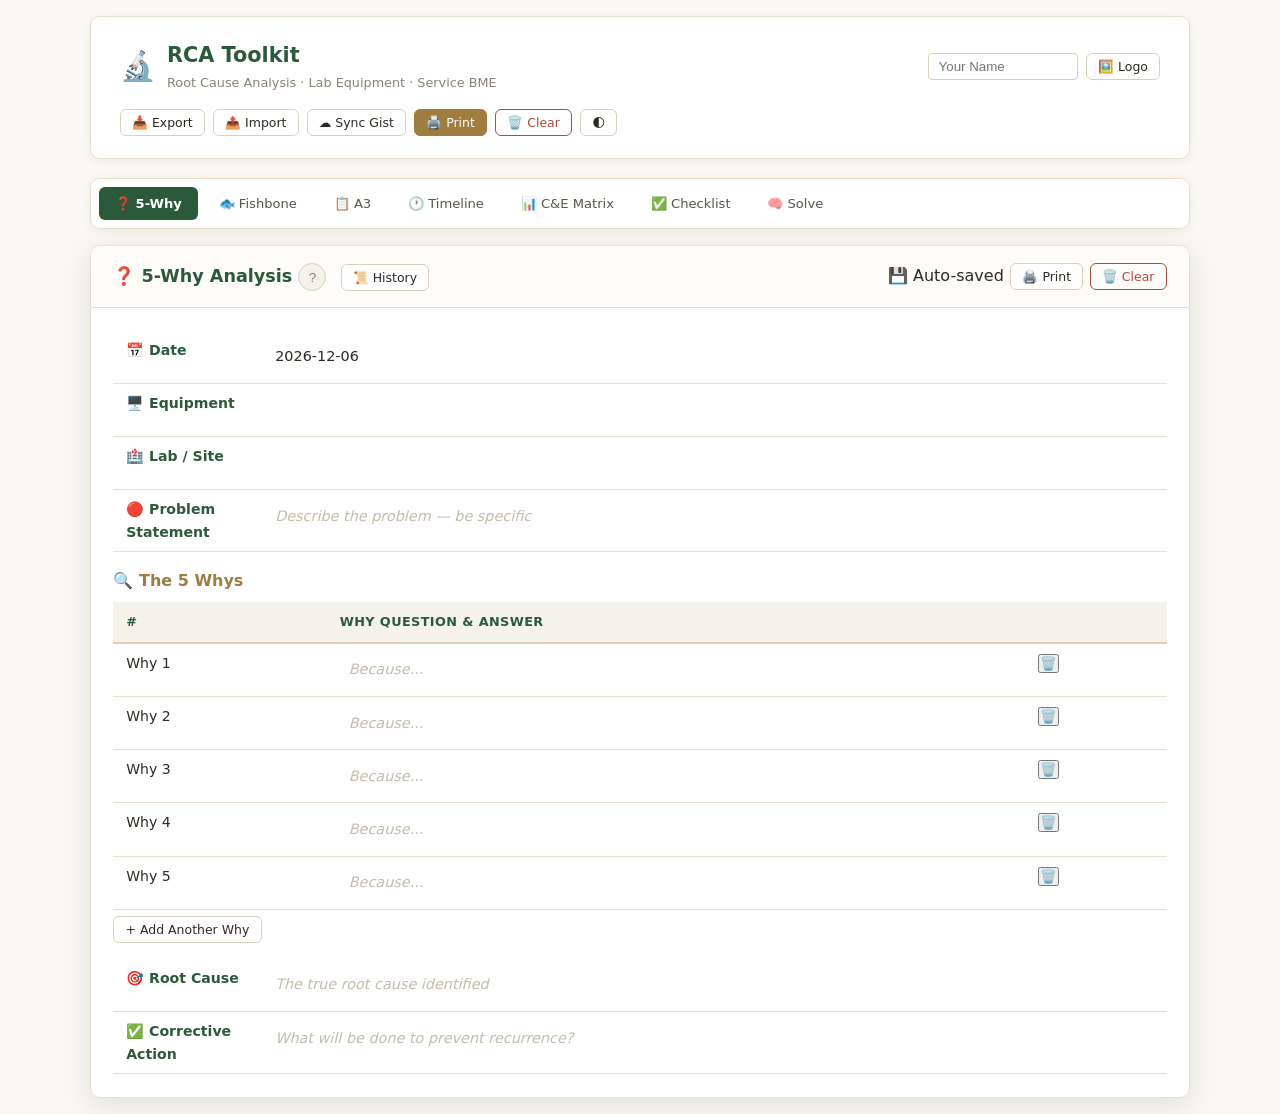
==== index.html @ 6612e715 "Add files via upload" ====
<!DOCTYPE html>
<html lang="en">
<head>
  <meta charset="UTF-8">
  <meta name="viewport" content="width=device-width, initial-scale=1.0">
  <title>RCA Toolkit · Lab Equipment</title>
  <link rel="stylesheet" href="styles.css">
  <link rel="manifest" href="manifest.json">
  <meta name="theme-color" content="#2b5a3a">
</head>
<body>
  <div class="app-container">
    <!-- HEADER -->
    <header class="app-header">
      <div class="logo-area">
        <img id="userLogo" src="" alt="Logo" style="display:none; height:40px; margin-right:1rem;">
        <span class="logo-icon">🔬</span>
        <div>
          <h1>RCA Toolkit</h1>
          <div class="subtitle">Root Cause Analysis · Lab Equipment · Service BME</div>
        </div>
      </div>
      <div class="user-profile-area">
        <input type="text" id="globalUserName" placeholder="Your Name" class="name-input" onchange="saveUserName()">
        <button class="btn btn-sm btn-outline" onclick="uploadLogo()">🖼️ Logo</button>
        <input type="file" id="logoUpload" accept="image/*" style="display:none" onchange="handleLogoUpload(event)">
      </div>
      <div class="header-actions">
        <button class="btn btn-outline btn-sm" onclick="exportAllData()">📥 Export</button>
        <button class="btn btn-outline btn-sm" onclick="importAllData()">📤 Import</button>
        <button class="btn btn-outline btn-sm" onclick="backupToGist()">☁️ Sync Gist</button>
        <button class="btn btn-gold btn-sm" onclick="printCurrentTemplate()">🖨️ Print</button>
        <button class="btn btn-danger btn-sm" onclick="clearCurrentTemplate()">🗑️ Clear</button>
        <button class="btn btn-sm btn-outline" onclick="toggleDarkMode()">🌓</button>
      </div>
    </header>

    <!-- TAB NAVIGATION -->
    <nav class="tab-nav" id="tabNav">
      <button class="tab-btn active" data-tab="5why">❓ 5-Why</button>
      <button class="tab-btn" data-tab="fishbone">🐟 Fishbone</button>
      <button class="tab-btn" data-tab="a3">📋 A3</button>
      <button class="tab-btn" data-tab="timeline">🕐 Timeline</button>
      <button class="tab-btn" data-tab="matrix">📊 C&E Matrix</button>
      <button class="tab-btn" data-tab="checklist">✅ Checklist</button>
      <button class="tab-btn" data-tab="problemsolve">🧠 Solve</button>
    </nav>

    <!-- MAIN CONTENT AREA -->
    <main class="main-panel" id="mainPanel"></main>
  </div>

  <!-- MODAL OVERLAY -->
  <div id="modalOverlay" class="modal-overlay" style="display:none;" onclick="closeModal(event)">
    <div class="modal" id="modalContent" onclick="event.stopPropagation()"></div>
  </div>

  <!-- TOAST CONTAINER -->
  <div class="toast-container" id="toastContainer"></div>

  <script src="app.js"></script>
</body>
</html>
---- styles.css ----
:root {
  --bg: #faf8f3;
  --surface: #ffffff;
  --surface2: #f5f2e9;
  --gold: #9e7d3f;
  --gold-light: #c9a85c;
  --green: #2b5a3a;
  --green-light: #3d7a52;
  --red: #b54a3e;
  --red-light: #d06357;
  --teal: #3a7a8c;
  --text: #2e2922;
  --text2: #5c5548;
  --text3: #8a8275;
  --border: #d9d0bb;
  --border2: #e8e0cd;
  --shadow: 0 2px 12px rgba(0,0,0,0.06);
  --shadow-lg: 0 8px 30px rgba(0,0,0,0.10);
  --radius: 10px;
  --radius-sm: 6px;
  --transition: 0.2s ease;
  --font: 'Segoe UI', system-ui, -apple-system, sans-serif;
}

body.dark {
  --bg: #1a1f25;
  --surface: #24303a;
  --surface2: #1e2832;
  --gold: #c9a85c;
  --green: #4a9e6f;
  --text: #e8e4da;
  --text2: #b0a894;
  --text3: #8a8275;
  --border: #3a4a5a;
  --border2: #2a3a4a;
}

* { margin:0; padding:0; box-sizing:border-box; }
body {
  font-family: var(--font);
  background: var(--bg);
  color: var(--text);
  min-height: 100vh;
  line-height: 1.6;
  padding: 1rem;
  transition: background 0.3s, color 0.3s;
}

.app-container { max-width:1100px; margin:0 auto; }

/* Header */
.app-header {
  background: var(--surface);
  border-radius: var(--radius);
  padding: 1.4rem 1.8rem;
  margin-bottom: 1.2rem;
  box-shadow: var(--shadow);
  display: flex;
  align-items: center;
  justify-content: space-between;
  flex-wrap: wrap;
  gap: 1rem;
  border: 1px solid var(--border2);
}
.app-header .logo-area { display:flex; align-items:center; gap:0.7rem; }
.app-header .logo-icon { font-size:1.8rem; }
.app-header h1 { font-size:1.3rem; font-weight:600; color:var(--green); }
.app-header .subtitle { font-size:0.8rem; color:var(--text3); }

.user-profile-area { display:flex; align-items:center; gap:0.5rem; }
.name-input {
  padding: 0.3rem 0.6rem;
  border: 1px solid var(--border);
  border-radius: 4px;
  background: var(--surface);
  color: var(--text);
  width: 150px;
}

.header-actions { display:flex; gap:0.5rem; flex-wrap:wrap; }

/* Buttons */
.btn {
  display:inline-flex; align-items:center; gap:0.35rem;
  padding: 0.5rem 1rem; border-radius: var(--radius-sm);
  font-size:0.85rem; font-weight:500; cursor:pointer;
  border:1px solid transparent; font-family:var(--font);
  transition: all var(--transition); white-space:nowrap;
}
.btn-primary { background:var(--green); color:#fff; border-color:var(--green); }
.btn-primary:hover { background:var(--green-light); }
.btn-outline { background:var(--surface); border-color:var(--border); color:var(--text); }
.btn-outline:hover { border-color:var(--gold); color:var(--gold); }
.btn-gold { background:var(--gold); color:#fff; border-color:var(--gold); }
.btn-gold:hover { background:var(--gold-light); }
.btn-sm { padding:0.3rem 0.7rem; font-size:0.78rem; }
.btn-danger { background:transparent; border-color:var(--red); color:var(--red); }
.btn-danger:hover { background:#fef5f4; }

/* Tabs */
.tab-nav {
  display:flex; flex-wrap:wrap; gap:0.3rem;
  margin-bottom:1rem; background:var(--surface);
  border-radius:var(--radius); padding:0.5rem;
  box-shadow:var(--shadow); border:1px solid var(--border2);
}
.tab-btn {
  padding:0.55rem 1rem; border-radius:var(--radius-sm);
  font-size:0.82rem; font-weight:500; cursor:pointer;
  border:none; background:transparent; color:var(--text2);
  transition:all var(--transition); font-family:var(--font); white-space:nowrap;
}
.tab-btn:hover { background:#f0ece0; color:var(--text); }
.tab-btn.active { background:var(--green); color:#fff; font-weight:600; }

/* Main Panel */
.main-panel {
  background:var(--surface); border-radius:var(--radius);
  box-shadow:var(--shadow-lg); border:1px solid var(--border2);
  overflow:hidden; min-height:500px;
}
.template-header {
  display:flex; align-items:center; justify-content:space-between;
  padding:1rem 1.4rem; border-bottom:1px solid var(--border2);
  background:#fdfcf8; flex-wrap:wrap; gap:0.6rem;
}
.template-header h2 { font-size:1.1rem; font-weight:600; color:var(--green); }
.template-header .help-btn {
  display:inline-flex; align-items:center; justify-content:center;
  width:28px; height:28px; border-radius:50%;
  background:var(--surface2); border:1px solid var(--border);
  cursor:pointer; font-size:0.85rem; color:var(--text3);
}
.template-actions { display:flex; gap:0.4rem; flex-wrap:wrap; }
.template-body { padding:1.4rem; overflow-x:auto; }

/* Editable fields */
.editable-field {
  border:1px dashed transparent; padding:0.35rem 0.5rem;
  border-radius:4px; min-width:80px; outline:none;
  background:transparent; font-family:var(--font); font-size:0.9rem;
  color:var(--text); display:block; width:100%;
}
.editable-field:hover { border-color:#d9d0bb; background:#fdfcf8; }
.editable-field:focus { border-color:var(--gold); background:#fffef9; }
.editable-field.placeholder { color:#c5bdaa; font-style:italic; }

/* Tables */
.rca-table { width:100%; border-collapse:collapse; font-size:0.88rem; }
.rca-table th {
  background:#f5f2e9; padding:0.6rem 0.8rem; text-align:left;
  font-weight:600; color:var(--green); font-size:0.8rem;
  text-transform:uppercase; letter-spacing:0.4px;
  border-bottom:2px solid var(--border);
}
.rca-table td { padding:0.5rem 0.8rem; border-bottom:1px solid var(--border2); vertical-align:top; }

/* A3 grid */
.a3-grid { display:grid; grid-template-columns:1fr 1fr; gap:1px; background:var(--border); border-radius:var(--radius-sm); overflow:hidden; }
.a3-cell { background:var(--surface); padding:1rem; min-height:100px; }
.a3-cell.full-width { grid-column:1/-1; }
.a3-cell h4 { font-size:0.78rem; text-transform:uppercase; color:var(--green); margin-bottom:0.5rem; }

/* Fishbone */
.fishbone-svg { width:100%; min-width:700px; }

/* Timeline */
.timeline-list { list-style:none; position:relative; padding-left:2rem; }
.timeline-list::before { content:''; position:absolute; left:0.7rem; top:0; bottom:0; width:2px; background:var(--border); }
.timeline-item { position:relative; margin-bottom:1rem; padding-left:1.5rem; }
.timeline-item::before { content:''; position:absolute; left:-2.05rem; top:0.4rem; width:12px; height:12px; border-radius:50%; background:var(--surface); border:2px solid var(--gold); }

/* Signature block (print only) */
.signature-block { display:none; }
@media print {
  body { background:white; padding:0; color:black; }
  .app-header, .tab-nav, .template-actions, .save-indicator, .toast-container, .modal-overlay, .row-actions, .btn-icon, .header-actions { display:none !important; }
  .main-panel { box-shadow:none; border:none; }
  .template-body { padding:0.5rem; }
  .editable-field { border:none; background:transparent; }
  .signature-block {
    display:block !important; margin-top:2rem;
    border-top:1px solid #ccc; padding-top:1rem;
  }
  @page { margin:1.2cm; }
}

/* Modal */
.modal-overlay { position:fixed; top:0; left:0; width:100%; height:100%; background:rgba(0,0,0,0.5); z-index:1000; display:flex; align-items:center; justify-content:center; }
.modal { background:var(--surface); border-radius:var(--radius); padding:1.8rem; max-width:600px; width:90%; max-height:80vh; overflow-y:auto; box-shadow:0 20px 50px rgba(0,0,0,0.3); }
.modal h3 { color:var(--green); margin-bottom:0.8rem; }
.modal-close { float:right; background:none; border:none; font-size:1.4rem; cursor:pointer; color:var(--text3); }
/* Toast */
.toast-container { position:fixed; bottom:20px; left:50%; transform:translateX(-50%); z-index:2000; }
.toast { background:#2e2922; color:#fff; padding:0.6rem 1.4rem; border-radius:25px; font-size:0.85rem; animation: toastIn 0.3s ease, toastOut 0.3s ease 1.8s forwards; }
@keyframes toastIn { from{opacity:0; transform:translateY(15px);} to{opacity:1; transform:translateY(0);} }
@keyframes toastOut { to{opacity:0; transform:translateY(-10px);} }

/* Problem solving rows */
.problem-section h4 { color:var(--gold); margin-bottom:0.4rem; }
.problem-row { display:flex; gap:0.4rem; align-items:center; margin-bottom:0.4rem; }
.problem-row .bullet { color:var(--text3); }

/* Responsive */
@media (max-width:768px) {
  .a3-grid { grid-template-columns:1fr; }
  .tab-btn { padding:0.4rem 0.6rem; font-size:0.73rem; }
  .app-header { padding:1rem; }
  .template-body { padding:0.8rem; }
}
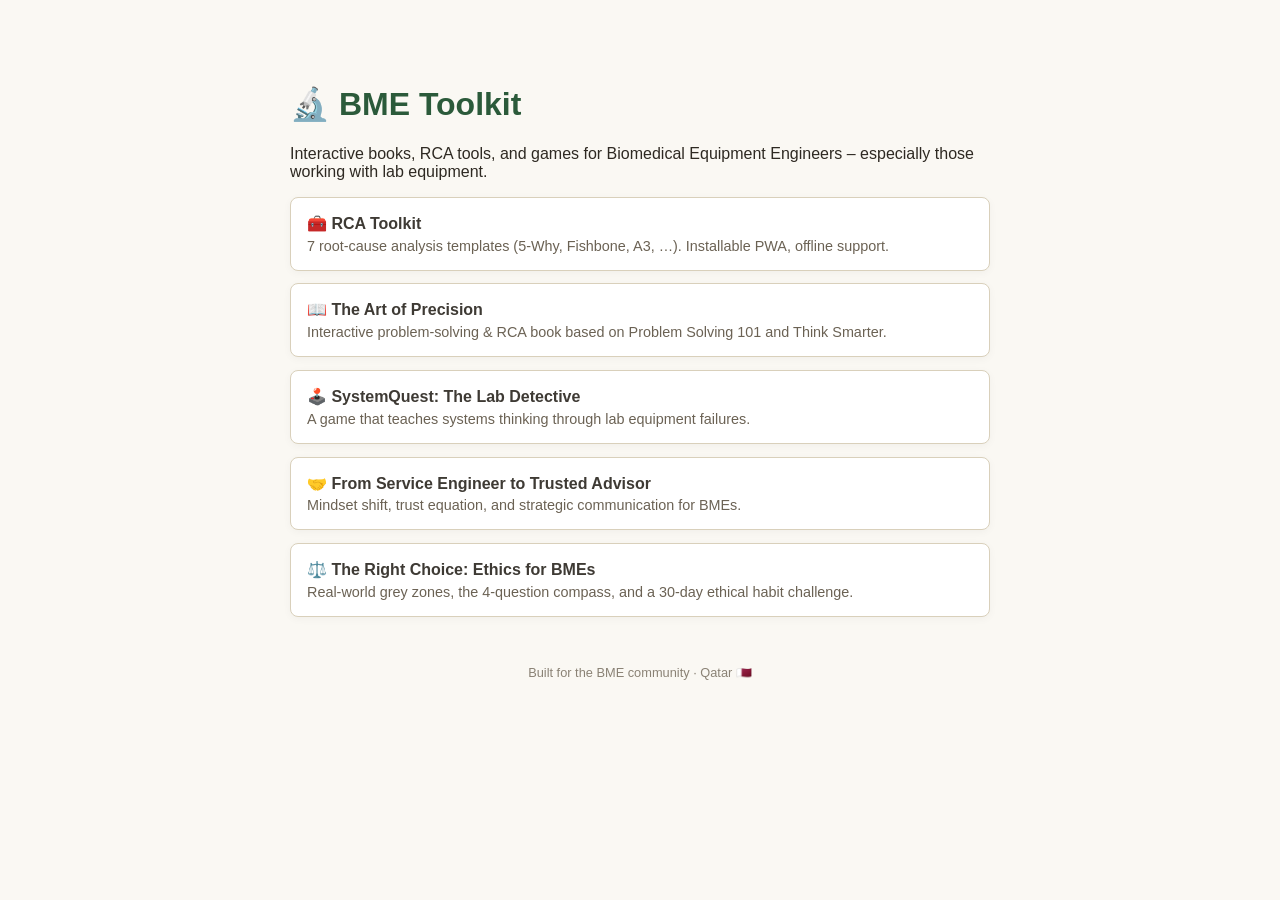
==== commit 698a05ba: "Landing Page" ====
--- a/index.html
+++ b/index.html
@@ -1,63 +1,151 @@
-<!DOCTYPE html>
-<html lang="en">
-<head>
-  <meta charset="UTF-8">
-  <meta name="viewport" content="width=device-width, initial-scale=1.0">
-  <title>RCA Toolkit · Lab Equipment</title>
-  <link rel="stylesheet" href="styles.css">
-  <link rel="manifest" href="manifest.json">
-  <meta name="theme-color" content="#2b5a3a">
-</head>
-<body>
-  <div class="app-container">
-    <!-- HEADER -->
-    <header class="app-header">
-      <div class="logo-area">
-        <img id="userLogo" src="" alt="Logo" style="display:none; height:40px; margin-right:1rem;">
-        <span class="logo-icon">🔬</span>
-        <div>
-          <h1>RCA Toolkit</h1>
-          <div class="subtitle">Root Cause Analysis · Lab Equipment · Service BME</div>
-        </div>
-      </div>
-      <div class="user-profile-area">
-        <input type="text" id="globalUserName" placeholder="Your Name" class="name-input" onchange="saveUserName()">
-        <button class="btn btn-sm btn-outline" onclick="uploadLogo()">🖼️ Logo</button>
-        <input type="file" id="logoUpload" accept="image/*" style="display:none" onchange="handleLogoUpload(event)">
-      </div>
-      <div class="header-actions">
-        <button class="btn btn-outline btn-sm" onclick="exportAllData()">📥 Export</button>
-        <button class="btn btn-outline btn-sm" onclick="importAllData()">📤 Import</button>
-        <button class="btn btn-outline btn-sm" onclick="backupToGist()">☁️ Sync Gist</button>
-        <button class="btn btn-gold btn-sm" onclick="printCurrentTemplate()">🖨️ Print</button>
-        <button class="btn btn-danger btn-sm" onclick="clearCurrentTemplate()">🗑️ Clear</button>
-        <button class="btn btn-sm btn-outline" onclick="toggleDarkMode()">🌓</button>
-      </div>
-    </header>
-
-    <!-- TAB NAVIGATION -->
-    <nav class="tab-nav" id="tabNav">
-      <button class="tab-btn active" data-tab="5why">❓ 5-Why</button>
-      <button class="tab-btn" data-tab="fishbone">🐟 Fishbone</button>
-      <button class="tab-btn" data-tab="a3">📋 A3</button>
-      <button class="tab-btn" data-tab="timeline">🕐 Timeline</button>
-      <button class="tab-btn" data-tab="matrix">📊 C&E Matrix</button>
-      <button class="tab-btn" data-tab="checklist">✅ Checklist</button>
-      <button class="tab-btn" data-tab="problemsolve">🧠 Solve</button>
-    </nav>
-
-    <!-- MAIN CONTENT AREA -->
-    <main class="main-panel" id="mainPanel"></main>
-  </div>
-
-  <!-- MODAL OVERLAY -->
-  <div id="modalOverlay" class="modal-overlay" style="display:none;" onclick="closeModal(event)">
-    <div class="modal" id="modalContent" onclick="event.stopPropagation()"></div>
-  </div>
-
-  <!-- TOAST CONTAINER -->
-  <div class="toast-container" id="toastContainer"></div>
-
-  <script src="app.js"></script>
-</body>
-</html>+<!DOCTYPE html>
+<html lang="en">
+<head>
+  <meta charset="UTF-8">
+  <meta name="viewport" content="width=device-width, initial-scale=1.0">
+  <title>BME Toolkit · Interactive Books & RCA Tools</title>
+  <style>
+    body { font-family: 'Segoe UI', sans-serif; background: #faf8f3; color: #2e2922; max-width: 700px; margin: 3rem auto; padding: 1rem; }
+    h1 { color: #2b5a3a; }
+    a { display: block; background: #fff; border: 1px solid #d9d0bb; border-radius: 8px; padding: 1rem; margin: 0.8rem 0; text-decoration: none; color: #3e3a34; font-weight: 500; box-shadow: 0 2px 8px rgba(0,0,0,0.04); }
+    a:hover { border-color: #9e7d3f; background: #fdfcf8; }
+    .desc { font-size: 0.9rem; color: #6b6254; margin-top: 0.3rem; }
+    footer { margin-top: 3rem; font-size: 0.8rem; color: #8a8275; text-align: center; }
+  </style>
+</head>
+<body>
+
+  <h1>🔬 BME Toolkit</h1>
+
+
+
+  <p>Interactive books, RCA tools, and games for Biomedical Equipment Engineers – especially those working with lab equipment.</p>
+
+
+
+
+
+
+
+
+
+
+
+
+
+
+
+
+
+
+
+
+
+
+
+
+
+
+
+  
+  <a href="rca-toolkit/">
+    <strong>🧰 RCA Toolkit</strong>
+
+
+
+
+
+
+
+    <div class="desc">7 root‑cause analysis templates (5‑Why, Fishbone, A3, …). Installable PWA, offline support.</div>
+
+
+
+  </a>
+  <a href="the-art-of-precision/">
+    <strong>📖 The Art of Precision</strong>
+
+
+
+
+
+
+
+
+
+    <div class="desc">Interactive problem‑solving & RCA book based on Problem Solving 101 and Think Smarter.</div>
+
+
+
+  </a>
+  <a href="systemquest/">
+    <strong>🕹️ SystemQuest: The Lab Detective</strong>
+
+
+
+
+
+
+    <div class="desc">A game that teaches systems thinking through lab equipment failures.</div>
+
+
+
+  </a>
+  <a href="trusted-advisor/">
+    <strong>🤝 From Service Engineer to Trusted Advisor</strong>
+
+
+
+
+
+
+
+
+
+
+
+
+
+
+    <div class="desc">Mindset shift, trust equation, and strategic communication for BMEs.</div>
+
+
+
+  </a>
+  <a href="ethics/">
+    <strong>⚖️ The Right Choice: Ethics for BMEs</strong>
+
+
+
+
+
+    <div class="desc">Real‑world grey zones, the 4‑question compass, and a 30‑day ethical habit challenge.</div>
+
+
+
+
+
+  </a>
+
+  <footer>Built for the BME community · Qatar 🇶🇦</footer>
+
+
+
+
+
+
+
+
+
+
+</body>
+
+</html>
+
+
+
+
+
+
+
+
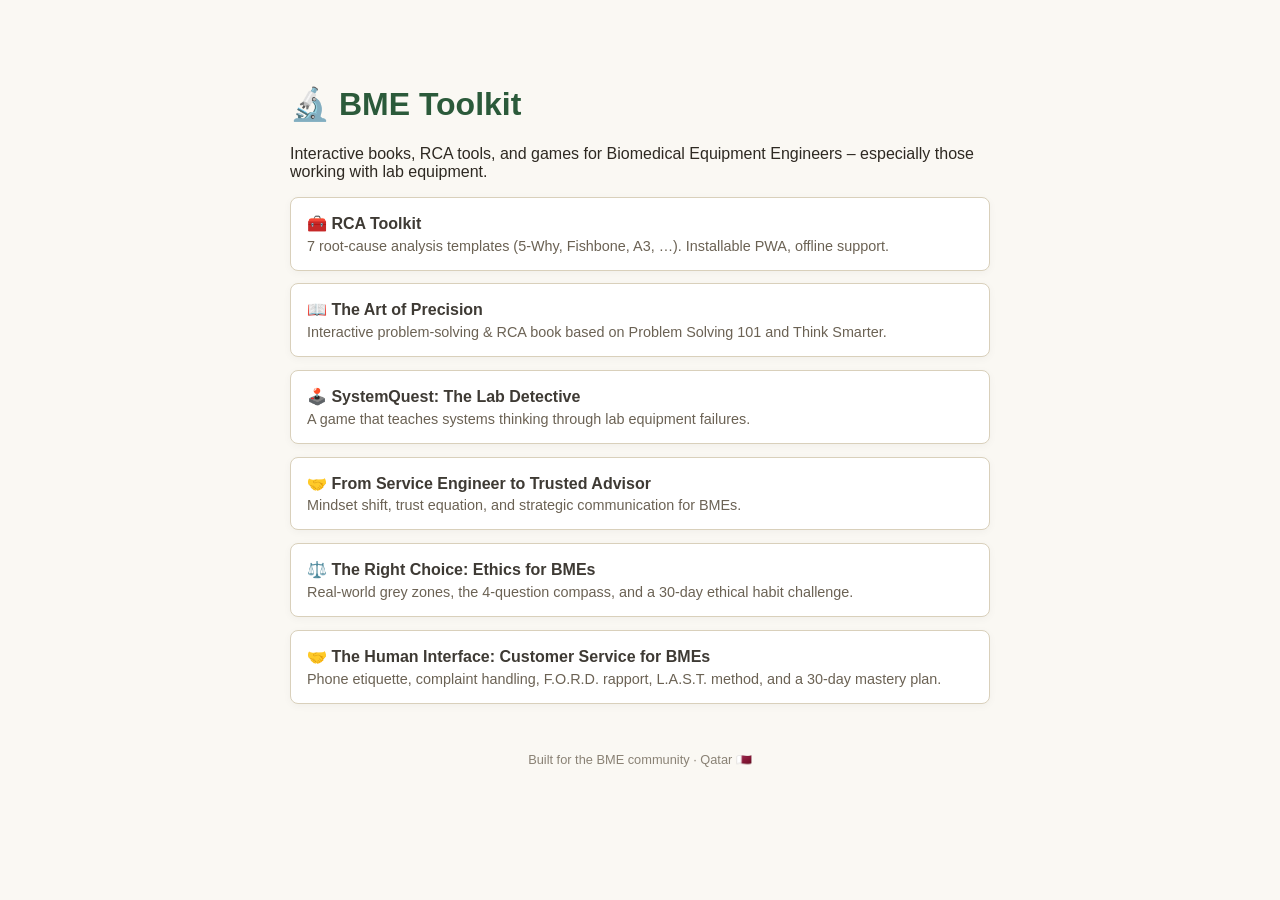
==== commit a46d39c0: "Add customer service section to index.html" ====
--- a/index.html
+++ b/index.html
@@ -14,138 +14,35 @@
   </style>
 </head>
 <body>
-
   <h1>🔬 BME Toolkit</h1>
-
-
-
   <p>Interactive books, RCA tools, and games for Biomedical Equipment Engineers – especially those working with lab equipment.</p>
-
-
-
-
-
-
-
-
-
-
-
-
-
-
-
-
-
-
-
-
-
-
-
-
-
-
-
   
   <a href="rca-toolkit/">
     <strong>🧰 RCA Toolkit</strong>
-
-
-
-
-
-
-
     <div class="desc">7 root‑cause analysis templates (5‑Why, Fishbone, A3, …). Installable PWA, offline support.</div>
-
-
-
   </a>
   <a href="the-art-of-precision/">
     <strong>📖 The Art of Precision</strong>
-
-
-
-
-
-
-
-
-
     <div class="desc">Interactive problem‑solving & RCA book based on Problem Solving 101 and Think Smarter.</div>
-
-
-
   </a>
   <a href="systemquest/">
     <strong>🕹️ SystemQuest: The Lab Detective</strong>
-
-
-
-
-
-
     <div class="desc">A game that teaches systems thinking through lab equipment failures.</div>
-
-
-
   </a>
   <a href="trusted-advisor/">
     <strong>🤝 From Service Engineer to Trusted Advisor</strong>
-
-
-
-
-
-
-
-
-
-
-
-
-
-
     <div class="desc">Mindset shift, trust equation, and strategic communication for BMEs.</div>
-
-
-
   </a>
   <a href="ethics/">
     <strong>⚖️ The Right Choice: Ethics for BMEs</strong>
-
-
-
-
-
     <div class="desc">Real‑world grey zones, the 4‑question compass, and a 30‑day ethical habit challenge.</div>
-
-
-
-
-
   </a>
 
+  <a href="customer-service/">
+  <strong>🤝 The Human Interface: Customer Service for BMEs</strong>
+  <div class="desc">Phone etiquette, complaint handling, F.O.R.D. rapport, L.A.S.T. method, and a 30‑day mastery plan.</div>
+</a>
+
   <footer>Built for the BME community · Qatar 🇶🇦</footer>
-
-
-
-
-
-
-
-
-
-
 </body>
-
 </html>
-
-
-
-
-
-
-
-
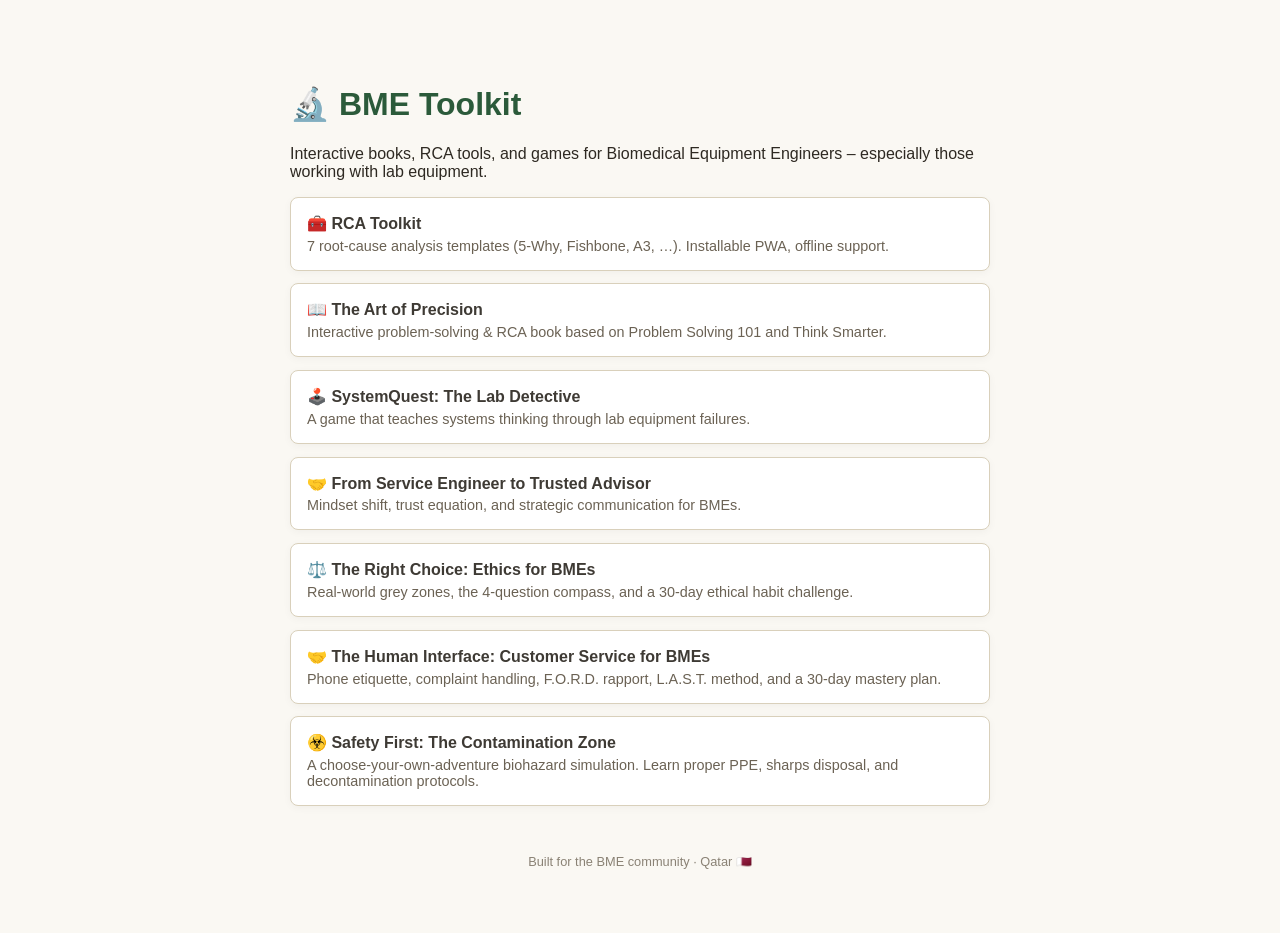
==== commit 06287ec1: "Add Safety First section to index.html" ====
--- a/index.html
+++ b/index.html
@@ -43,6 +43,11 @@
   <div class="desc">Phone etiquette, complaint handling, F.O.R.D. rapport, L.A.S.T. method, and a 30‑day mastery plan.</div>
 </a>
 
+  <a href="safety-first/">
+  <strong>☣️ Safety First: The Contamination Zone</strong>
+  <div class="desc">A choose‑your‑own‑adventure biohazard simulation. Learn proper PPE, sharps disposal, and decontamination protocols.</div>
+</a>
+
   <footer>Built for the BME community · Qatar 🇶🇦</footer>
 </body>
 </html>
